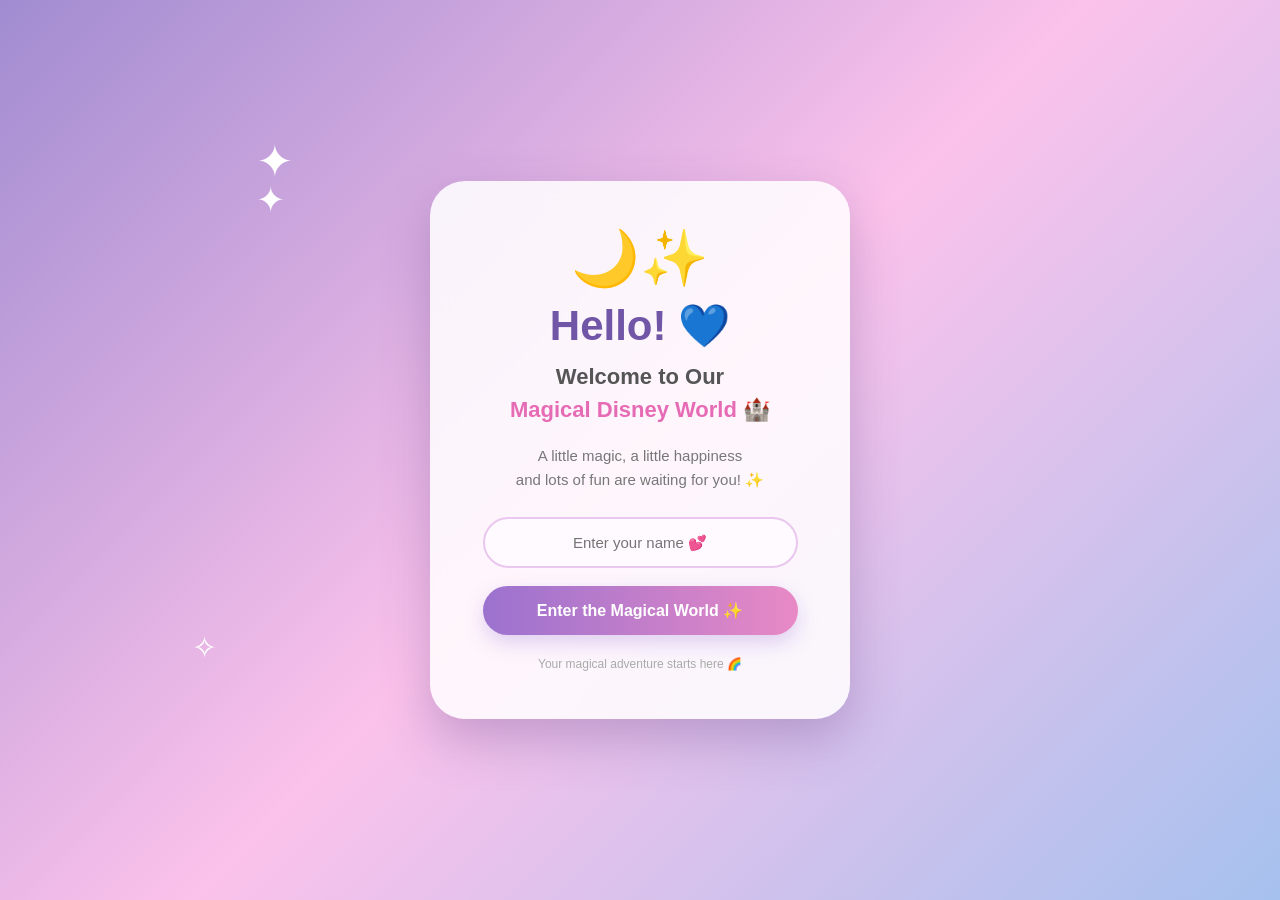
==== Welcomepage.html @ e51cf3f2 "Add files via upload" ====
<!DOCTYPE html>
<html lang="en">
<head>
    <meta charset="UTF-8">
    <meta name="viewport" content="width=device-width, initial-scale=1.0">

    <title>Magical World</title>

    <link rel="stylesheet" href="Welcomepage.css">
</head>

<body>

    <div class="magic-container">

        <div class="stars">✦</div>
        <div class="stars star2">✧</div>
        <div class="stars star3">✦</div>

        <div class="welcome-card">

            <div class="emoji">🌙✨</div>

            <h1>Hello! 💙</h1>

            <h2>Welcome to Our<br>
                <span>Magical Disney World</span> 🏰
            </h2>

            <p>
                A little magic, a little happiness<br>
                and lots of fun are waiting for you! ✨
            </p>

            <input type="text" id="username" placeholder="Enter your name 💕">

            <button onclick="enterWorld()">
                Enter the Magical World ✨
            </button>

            <p class="small-text">
                Your magical adventure starts here 🌈
            </p>

        </div>

    </div>

    <script>
        function enterWorld() {

            let name = document.getElementById("username").value;

            if (name.trim() === "") {
                alert("Please enter your name 💕");
                return;
            }

            // Save the name
            localStorage.setItem("username", name);

            // Open another HTML page
            window.location.href = "index.html";
        }
    </script>

</body>
</html>
---- Welcomepage.css ----
* {
    margin: 0;
    padding: 0;
    box-sizing: border-box;
}

body {
    font-family: "Comic Sans MS", "Trebuchet MS", sans-serif;
    min-height: 100vh;

    display: flex;
    justify-content: center;
    align-items: center;

    background: linear-gradient(
        135deg,
        #a18cd1,
        #fbc2eb,
        #a6c1ee
    );

    overflow: hidden;
}

/* Main container */

.magic-container {
    width: 100%;
    height: 100vh;

    display: flex;
    justify-content: center;
    align-items: center;

    position: relative;
}

/* Cute floating stars */

.stars {
    position: absolute;

    top: 15%;
    left: 20%;

    font-size: 45px;
    color: white;

    animation: sparkle 2s infinite;
}

.star2 {
    top: 70%;
    left: 15%;
    font-size: 30px;
    animation-delay: 0.5s;
}

.star3 {
    top: 20%;
    right: 20%;
    font-size: 35px;
    animation-delay: 1s;
}

/* Card */

.welcome-card {
    width: 420px;

    padding: 45px 35px;

    text-align: center;

    background: rgba(255, 255, 255, 0.85);

    border-radius: 35px;

    box-shadow:
        0 20px 50px rgba(90, 60, 130, 0.3);

    backdrop-filter: blur(10px);

    animation: appear 1s ease;
}

/* Moon */

.emoji {
    font-size: 55px;

    margin-bottom: 10px;

    animation: float 3s ease-in-out infinite;
}

h1 {
    color: #7155a6;

    font-size: 42px;

    margin-bottom: 10px;
}

h2 {
    color: #555;

    font-size: 22px;

    line-height: 1.5;

    margin-bottom: 18px;
}

h2 span {
    color: #e66bb5;
}

.welcome-card p {
    color: #777;

    font-size: 15px;

    line-height: 1.6;

    margin-bottom: 25px;
}

/* Name input */

input {
    width: 90%;

    padding: 15px 20px;

    border: 2px solid #e9c7ee;

    border-radius: 30px;

    outline: none;

    font-size: 15px;

    text-align: center;

    font-family: inherit;

    margin-bottom: 18px;

    background: #fffaff;

    transition: 0.3s;
}

input:focus {
    border-color: #b388d9;

    box-shadow: 0 0 15px rgba(179, 136, 217, 0.3);
}

/* Button */

button {
    width: 90%;

    padding: 15px;

    border: none;

    border-radius: 30px;

    background: linear-gradient(
        90deg,
        #9b72cf,
        #e889c5
    );

    color: white;

    font-size: 16px;

    font-weight: bold;

    font-family: inherit;

    cursor: pointer;

    transition: 0.3s;

    box-shadow: 0 8px 20px rgba(155, 114, 207, 0.3);
}

button:hover {
    transform: translateY(-3px) scale(1.03);

    box-shadow:
        0 12px 25px rgba(155, 114, 207, 0.4);
}

.small-text {
    margin-top: 20px !important;

    margin-bottom: 0 !important;

    font-size: 12px !important;

    color: #aaa !important;
}

/* Animations */

@keyframes sparkle {

    0%, 100% {
        transform: scale(1) rotate(0deg);
        opacity: 0.5;
    }

    50% {
        transform: scale(1.4) rotate(20deg);
        opacity: 1;
    }
}

@keyframes float {

    0%, 100% {
        transform: translateY(0);
    }

    50% {
        transform: translateY(-10px);
    }
}

@keyframes appear {

    from {
        opacity: 0;
        transform: scale(0.8) translateY(30px);
    }

    to {
        opacity: 1;
        transform: scale(1) translateY(0);
    }
}

/* Mobile */

@media (max-width: 500px) {

    .welcome-card {
        width: 90%;
        padding: 35px 20px;
    }

    h1 {
        font-size: 35px;
    }

    h2 {
        font-size: 19px;
    }
}
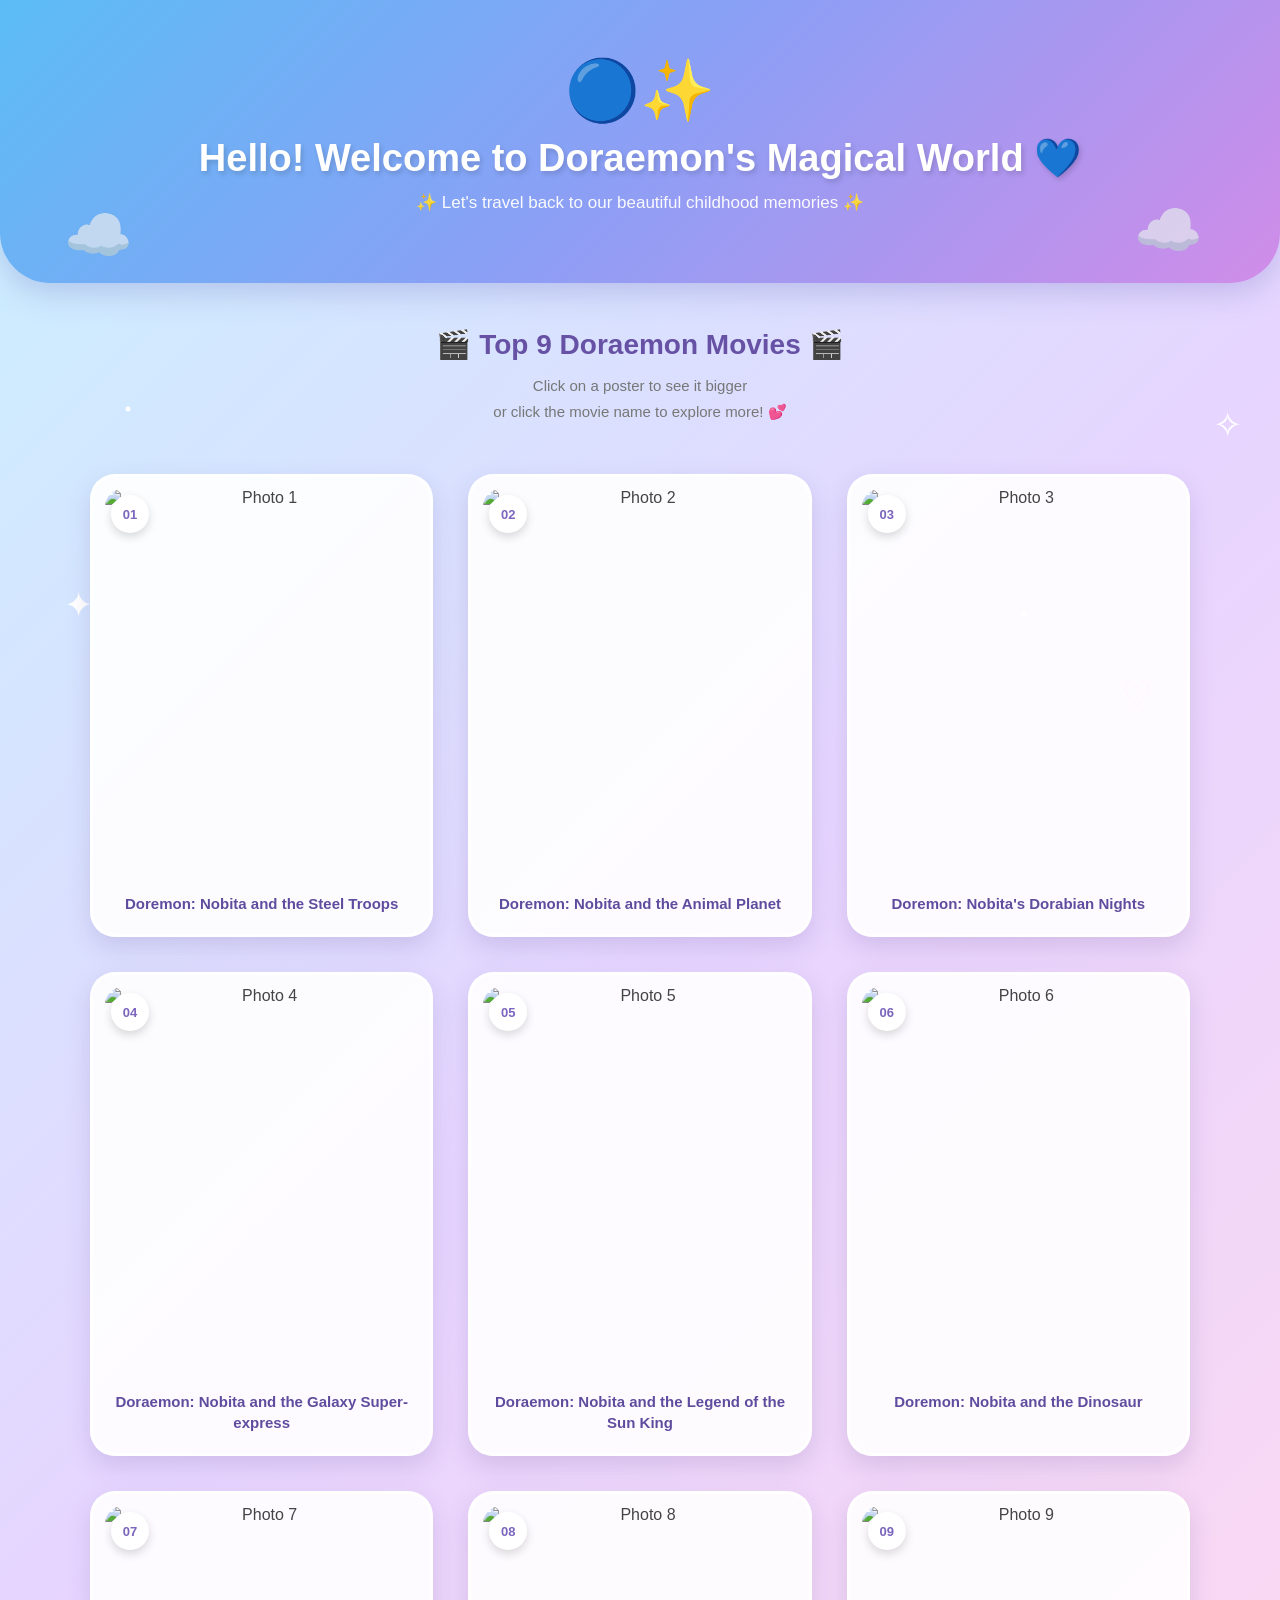
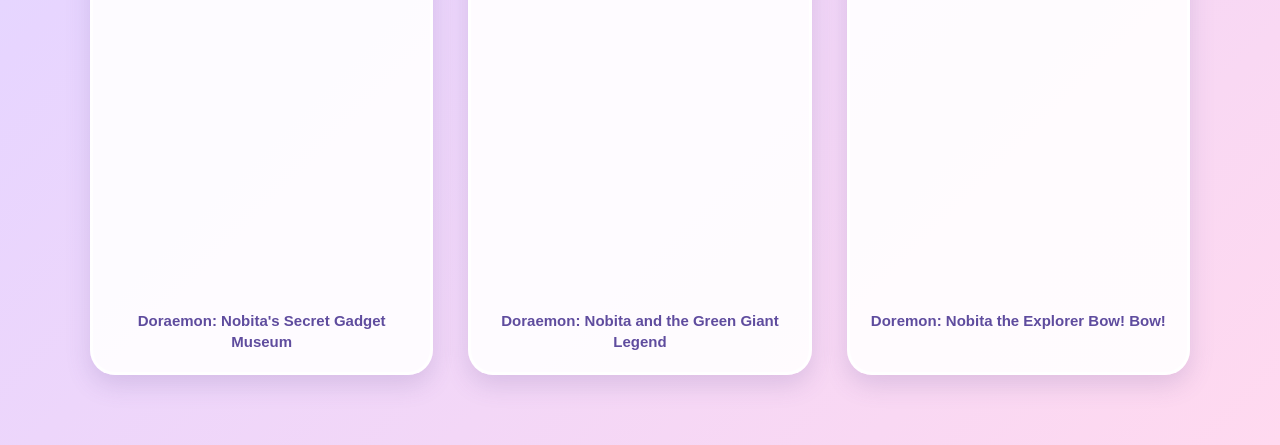
==== commit 5ccd38f4: "Update Welcomepage.html" ====
--- a/Welcomepage.html
+++ b/Welcomepage.html
@@ -1,68 +1,250 @@
 <!DOCTYPE html>
 <html lang="en">
+
 <head>
     <meta charset="UTF-8">
     <meta name="viewport" content="width=device-width, initial-scale=1.0">
 
-    <title>Magical World</title>
-
-    <link rel="stylesheet" href="Welcomepage.css">
+    <title>Doraemon Magical Movie World</title>
+
+    <link rel="stylesheet" href="style.css">
 </head>
 
 <body>
 
-    <div class="magic-container">
-
-        <div class="stars">✦</div>
-        <div class="stars star2">✧</div>
-        <div class="stars star3">✦</div>
-
-        <div class="welcome-card">
-
-            <div class="emoji">🌙✨</div>
-
-            <h1>Hello! 💙</h1>
-
-            <h2>Welcome to Our<br>
-                <span>Magical Disney World</span> 🏰
-            </h2>
-
-            <p>
-                A little magic, a little happiness<br>
-                and lots of fun are waiting for you! ✨
-            </p>
-
-            <input type="text" id="username" placeholder="Enter your name 💕">
-
-            <button onclick="enterWorld()">
-                Enter the Magical World ✨
-            </button>
-
-            <p class="small-text">
-                Your magical adventure starts here 🌈
-            </p>
-
-        </div>
+    <!-- Floating decorations -->
+    <div class="magic-star star1">✦</div>
+    <div class="magic-star star2">✧</div>
+    <div class="magic-star star3">✦</div>
+    <div class="magic-star star4">♡</div>
+    <div class="magic-star star5">✧</div>
+
+
+    <!-- Header -->
+
+    <header>
+
+        <div class="header-icon">🔵✨</div>
+
+        <h1>Hello! Welcome to Doraemon's Magical World 💙</h1>
+
+        <p>
+            ✨ Let's travel back to our beautiful childhood memories ✨
+        </p>
+
+        <div class="cloud cloud1">☁️</div>
+        <div class="cloud cloud2">☁️</div>
+
+    </header>
+
+
+    <!-- Introduction -->
+
+    <div class="intro">
+
+        <h2>🎬 Top 9 Doraemon Movies 🎬</h2>
+
+        <p>
+            Click on a poster to see it bigger
+            <br>
+            or click the movie name to explore more! 💕
+        </p>
 
     </div>
 
-    <script>
-        function enterWorld() {
-
-            let name = document.getElementById("username").value;
-
-            if (name.trim() === "") {
-                alert("Please enter your name 💕");
-                return;
-            }
-
-            // Save the name
-            localStorage.setItem("username", name);
-
-            // Open another HTML page
-            window.location.href = "index.html";
-        }
-    </script>
+
+    <!-- Gallery -->
+
+    <section class="gallery">
+
+
+        <!-- Movie 1 -->
+
+        <div class="photo">
+
+            <div class="number">01</div>
+
+            <img src="https://m.media-amazon.com/images/S/pv-target-images/4c03965c0a85fbf0cbfb122f76f8160028fca9cdce314caf3d1b946958c3a0c8.jpg" 
+            alt="Photo 1" 
+            onclick="openImage(this)">
+
+            <a href="https://en.wikipedia.org/wiki/Doraemon:_Nobita_and_the_Steel_Troops" 
+            target="_blank" 
+            class="photo-link">
+                Doremon: Nobita and the Steel Troops
+            </a>
+
+        </div>
+
+
+        <!-- Movie 2 -->
+
+        <div class="photo">
+
+            <div class="number">02</div>
+
+            <img src="https://tse1.mm.bing.net/th/id/OIP.6xZ4pKnCWckvrme_yaPMTwAAAA?r=0&pid=ImgDet&w=400&h=598&rs=1&o=7&rm=3" 
+            alt="Photo 2" 
+            onclick="openImage(this)">
+
+            <a href="https://en.wikipedia.org/wiki/Doraemon:_Nobita_and_the_Animal_Planet" 
+            target="_blank" 
+            class="photo-link">
+                Doremon: Nobita and the Animal Planet
+            </a>
+
+        </div>
+
+
+        <!-- Movie 3 -->
+
+        <div class="photo">
+
+            <div class="number">03</div>
+
+            <img src="https://static.zerochan.net/Doraemon:.Nobita.no.Dorabian.Nights.1024.51100.webp" 
+            alt="Photo 3" 
+            onclick="openImage(this)">
+
+            <a href="https://en.wikipedia.org/wiki/Doraemon:_Nobita%27s_Dorabian_Nights" 
+            target="_blank" 
+            class="photo-link">
+                Doremon: Nobita's Dorabian Nights
+            </a>
+
+        </div>
+
+
+        <!-- Movie 4 -->
+
+        <div class="photo">
+
+            <div class="number">04</div>
+
+            <img src="https://images.plex.tv/photo?size=medium-360&scale=2&url=https:%2F%2Fmetadata-static.plex.tv%2F0%2Fgracenote%2F0df26cfb21f35b631c000a18fe113a4c.jpg" 
+            alt="Photo 4" 
+            onclick="openImage(this)">
+
+            <a href="https://en.wikipedia.org/wiki/Doraemon:_Nobita_and_the_Galaxy_Super-express" 
+            target="_blank" 
+            class="photo-link">
+                Doraemon: Nobita and the Galaxy Super-express
+            </a>
+
+        </div>
+
+
+        <!-- Movie 5 -->
+
+        <div class="photo">
+
+            <div class="number">05</div>
+
+            <img src="https://thumb.wikimedia.org/wikipedia/en/thumb/d/de/Nobita_and_the_Legend_of_the_Sun_King.jpg/250px-Nobita_and_the_Legend_of_the_Sun_King.jpg?utm_source=en.wikipedia.org&utm_campaign=parser&utm_content=thumbnail" 
+            alt="Photo 5" 
+            onclick="openImage(this)">
+
+            <a href="https://en.wikipedia.org/wiki/Doraemon:_Nobita_and_the_Legend_of_the_Sun_King" 
+            target="_blank" 
+            class="photo-link">
+                Doraemon: Nobita and the Legend of the Sun King
+            </a>
+
+        </div>
+
+
+        <!-- Movie 6 -->
+
+        <div class="photo">
+
+            <div class="number">06</div>
+
+            <img src="https://whats-after-the-movie-ti152.sevalla.storage/movies/Doraemon:-Nobita%E2%80%99s%C2%A0Dinosaur-qkCVmgIj8HgPWQ.jpg" 
+            alt="Photo 6" 
+            onclick="openImage(this)">
+
+            <a href="https://en.wikipedia.org/wiki/Doraemon:_Nobita_and_the_Dinosaur" 
+            target="_blank" 
+            class="photo-link">
+                Doremon: Nobita and the Dinosaur
+            </a>
+
+        </div>
+
+
+        <!-- Movie 7 -->
+
+        <div class="photo">
+
+            <div class="number">07</div>
+
+            <img src="https://m.media-amazon.com/images/M/MV5BNDE5ZTAzZjUtYWViMy00MDQ3LThiOTUtYjhhODAwZjI5ZWZiXkEyXkFqcGc@._V1_.jpg" 
+            alt="Photo 7" 
+            onclick="openImage(this)">
+
+            <a href="https://en.wikipedia.org/wiki/Doraemon:_Nobita%27s_Secret_Gadget_Museum" 
+            target="_blank" 
+            class="photo-link">
+                Doraemon: Nobita's Secret Gadget Museum
+            </a>
+
+        </div>
+
+
+        <!-- Movie 8 -->
+
+        <div class="photo">
+
+            <div class="number">08</div>
+
+            <img src="https://image.tmdb.org/t/p/original/xpNn5Md0tOP4eAkstKMAfaeamdF.jpg" 
+            alt="Photo 8" 
+            onclick="openImage(this)">
+
+            <a href="https://en.wikipedia.org/wiki/Doraemon:_Nobita_and_the_Green_Giant_Legend" 
+            target="_blank" 
+            class="photo-link">
+                Doraemon: Nobita and the Green Giant Legend
+            </a>
+
+        </div>
+
+
+        <!-- Movie 9 -->
+
+        <div class="photo">
+
+            <div class="number">09</div>
+
+            <img src="https://media.netflixreleases.com/images/9c6e40de8c69e1008d845252e5cfef75/doraemon-the-movie-nobita-in-the-new-haunts-of-evil-peko-and-the-five-explorers-2014-poster.jpg" 
+            alt="Photo 9" 
+            onclick="openImage(this)">
+
+            <a href="https://en.wikipedia.org/wiki/Doraemon:_Nobita_in_the_New_Haunts_of_Evil_~_Peko_and_the_Five_Explorers_~" 
+            target="_blank" 
+            class="photo-link">
+                Doremon: Nobita the Explorer Bow! Bow!
+            </a>
+
+        </div>
+
+
+    </section>
+
+
+    <!-- Full Screen Image -->
+
+    <div id="imageModal" class="modal" onclick="closeImage()">
+
+        <span class="close">&times;</span>
+
+        <img id="modalImage">
+
+    </div>
+
+
+    <script src="script.js"></script>
 
 </body>
-</html>+
+</html>
--- a/style.css
+++ b/style.css
@@ -0,0 +1,567 @@
+* {
+    margin: 0;
+    padding: 0;
+    box-sizing: border-box;
+}
+
+
+/* =========================
+   BODY
+========================= */
+
+body {
+
+    font-family: "Comic Sans MS", "Trebuchet MS", sans-serif;
+
+    background:
+        radial-gradient(circle at 10% 20%, #ffffff 0 2px, transparent 3px),
+        radial-gradient(circle at 80% 30%, #ffffff 0 2px, transparent 3px),
+        linear-gradient(
+            135deg,
+            #c8f1ff,
+            #e7d5ff,
+            #ffd9ef
+        );
+
+    background-size: auto, auto, 100% 100%;
+
+    color: #444;
+
+    min-height: 100vh;
+
+    overflow-x: hidden;
+}
+
+
+/* =========================
+   FLOATING STARS
+========================= */
+
+.magic-star {
+
+    position: fixed;
+
+    color: white;
+
+    font-size: 35px;
+
+    z-index: 0;
+
+    animation: floatStar 3s ease-in-out infinite;
+
+    pointer-events: none;
+}
+
+
+.star1 {
+    top: 10%;
+    left: 8%;
+}
+
+.star2 {
+    top: 25%;
+    right: 8%;
+    animation-delay: 1s;
+}
+
+.star3 {
+    top: 65%;
+    left: 5%;
+    animation-delay: 0.5s;
+}
+
+.star4 {
+    top: 75%;
+    right: 10%;
+    color: #ff91c8;
+    animation-delay: 1.5s;
+}
+
+.star5 {
+    top: 45%;
+    right: 3%;
+    animation-delay: 2s;
+}
+
+
+@keyframes floatStar {
+
+    0%, 100% {
+        transform: translateY(0) rotate(0deg);
+        opacity: 0.6;
+    }
+
+    50% {
+        transform: translateY(-15px) rotate(20deg);
+        opacity: 1;
+    }
+}
+
+
+/* =========================
+   HEADER
+========================= */
+
+header {
+
+    position: relative;
+
+    text-align: center;
+
+    padding: 55px 20px 70px;
+
+    background:
+        linear-gradient(
+            135deg,
+            #5bbcf5,
+            #8c9ff5,
+            #d08ce8
+        );
+
+    color: white;
+
+    border-bottom-left-radius: 50px;
+    border-bottom-right-radius: 50px;
+
+    box-shadow:
+        0 10px 30px rgba(90, 90, 180, 0.25);
+
+    overflow: hidden;
+}
+
+
+.header-icon {
+
+    font-size: 60px;
+
+    margin-bottom: 10px;
+
+    animation: bounce 2s infinite;
+}
+
+
+header h1 {
+
+    font-size: 38px;
+
+    margin-bottom: 12px;
+
+    text-shadow:
+        2px 3px 5px rgba(0, 0, 0, 0.15);
+}
+
+
+header p {
+
+    font-size: 17px;
+
+    color: #fff;
+
+    opacity: 0.95;
+}
+
+
+/* Clouds */
+
+.cloud {
+
+    position: absolute;
+
+    font-size: 55px;
+
+    opacity: 0.7;
+}
+
+
+.cloud1 {
+
+    left: 5%;
+
+    bottom: 15px;
+}
+
+
+.cloud2 {
+
+    right: 6%;
+
+    bottom: 20px;
+}
+
+
+@keyframes bounce {
+
+    0%, 100% {
+        transform: translateY(0);
+    }
+
+    50% {
+        transform: translateY(-10px);
+    }
+}
+
+
+/* =========================
+   INTRO
+========================= */
+
+.intro {
+
+    text-align: center;
+
+    padding: 45px 20px 25px;
+}
+
+
+.intro h2 {
+
+    color: #6651a5;
+
+    font-size: 28px;
+
+    margin-bottom: 12px;
+}
+
+
+.intro p {
+
+    color: #777;
+
+    line-height: 1.7;
+
+    font-size: 15px;
+}
+
+
+/* =========================
+   GALLERY
+========================= */
+
+.gallery {
+
+    width: 90%;
+
+    max-width: 1100px;
+
+    margin: 25px auto 70px;
+
+    display: grid;
+
+    grid-template-columns: repeat(3, 1fr);
+
+    gap: 35px;
+}
+
+
+/* =========================
+   PHOTO CARD
+========================= */
+
+.photo {
+
+    position: relative;
+
+    background: rgba(255, 255, 255, 0.9);
+
+    padding: 12px;
+
+    border-radius: 25px;
+
+    overflow: hidden;
+
+    text-align: center;
+
+    box-shadow:
+        0 10px 25px rgba(100, 80, 150, 0.18);
+
+    border: 3px solid rgba(255, 255, 255, 0.8);
+
+    transition: 0.4s ease;
+}
+
+
+.photo:hover {
+
+    transform:
+        translateY(-10px)
+        rotate(1deg);
+
+    box-shadow:
+        0 18px 35px rgba(100, 80, 150, 0.28);
+}
+
+
+/* =========================
+   NUMBER
+========================= */
+
+.number {
+
+    position: absolute;
+
+    top: 18px;
+
+    left: 18px;
+
+    z-index: 2;
+
+    background: #ffffff;
+
+    color: #7b65bd;
+
+    width: 38px;
+
+    height: 38px;
+
+    border-radius: 50%;
+
+    display: flex;
+
+    justify-content: center;
+
+    align-items: center;
+
+    font-size: 13px;
+
+    font-weight: bold;
+
+    box-shadow:
+        0 4px 10px rgba(0, 0, 0, 0.15);
+}
+
+
+/* =========================
+   IMAGE
+========================= */
+
+.photo img {
+
+    width: 100%;
+
+    height: 390px;
+
+    object-fit: cover;
+
+    display: block;
+
+    border-radius: 18px;
+
+    cursor: pointer;
+
+    transition: 0.5s ease;
+}
+
+
+.photo:hover img {
+
+    transform: scale(1.04);
+}
+
+
+/* =========================
+   MOVIE LINK
+========================= */
+
+.photo-link {
+
+    display: block;
+
+    margin: 14px 5px 8px;
+
+    color: #5f4c9e;
+
+    text-decoration: none;
+
+    font-size: 15px;
+
+    font-weight: bold;
+
+    line-height: 1.4;
+
+    transition: 0.3s;
+}
+
+
+.photo-link:hover {
+
+    color: #e46fae;
+
+    transform: scale(1.03);
+}
+
+
+/* =========================
+   MODAL
+========================= */
+
+.modal {
+
+    display: none;
+
+    position: fixed;
+
+    z-index: 1000;
+
+    left: 0;
+
+    top: 0;
+
+    width: 100%;
+
+    height: 100%;
+
+    background:
+        rgba(30, 20, 60, 0.92);
+
+    justify-content: center;
+
+    align-items: center;
+
+    padding: 30px;
+}
+
+
+.modal img {
+
+    max-width: 85%;
+
+    max-height: 85%;
+
+    border-radius: 20px;
+
+    border: 5px solid white;
+
+    box-shadow:
+        0 0 40px rgba(255, 255, 255, 0.3);
+
+    animation: zoomIn 0.3s ease;
+}
+
+
+@keyframes zoomIn {
+
+    from {
+        transform: scale(0.7);
+        opacity: 0;
+    }
+
+    to {
+        transform: scale(1);
+        opacity: 1;
+    }
+}
+
+
+/* =========================
+   CLOSE BUTTON
+========================= */
+
+.close {
+
+    position: absolute;
+
+    top: 20px;
+
+    right: 35px;
+
+    color: white;
+
+    font-size: 50px;
+
+    cursor: pointer;
+
+    transition: 0.3s;
+}
+
+
+.close:hover {
+
+    color: #ff9bce;
+
+    transform: rotate(90deg);
+}
+
+
+/* =========================
+   TABLET
+========================= */
+
+@media (max-width: 900px) {
+
+    .gallery {
+
+        grid-template-columns: repeat(2, 1fr);
+
+        gap: 25px;
+    }
+
+    .photo img {
+
+        height: 350px;
+    }
+
+    header h1 {
+
+        font-size: 30px;
+    }
+}
+
+
+/* =========================
+   MOBILE
+========================= */
+
+@media (max-width: 600px) {
+
+    header {
+
+        padding: 40px 15px 55px;
+
+        border-bottom-left-radius: 35px;
+        border-bottom-right-radius: 35px;
+    }
+
+    header h1 {
+
+        font-size: 25px;
+    }
+
+    header p {
+
+        font-size: 14px;
+    }
+
+    .header-icon {
+
+        font-size: 48px;
+    }
+
+    .intro h2 {
+
+        font-size: 23px;
+    }
+
+    .gallery {
+
+        width: 88%;
+
+        grid-template-columns: 1fr;
+
+        gap: 25px;
+    }
+
+    .photo img {
+
+        height: 430px;
+    }
+
+    .photo-link {
+
+        font-size: 15px;
+    }
+
+    .magic-star {
+
+        font-size: 25px;
+    }
+}
